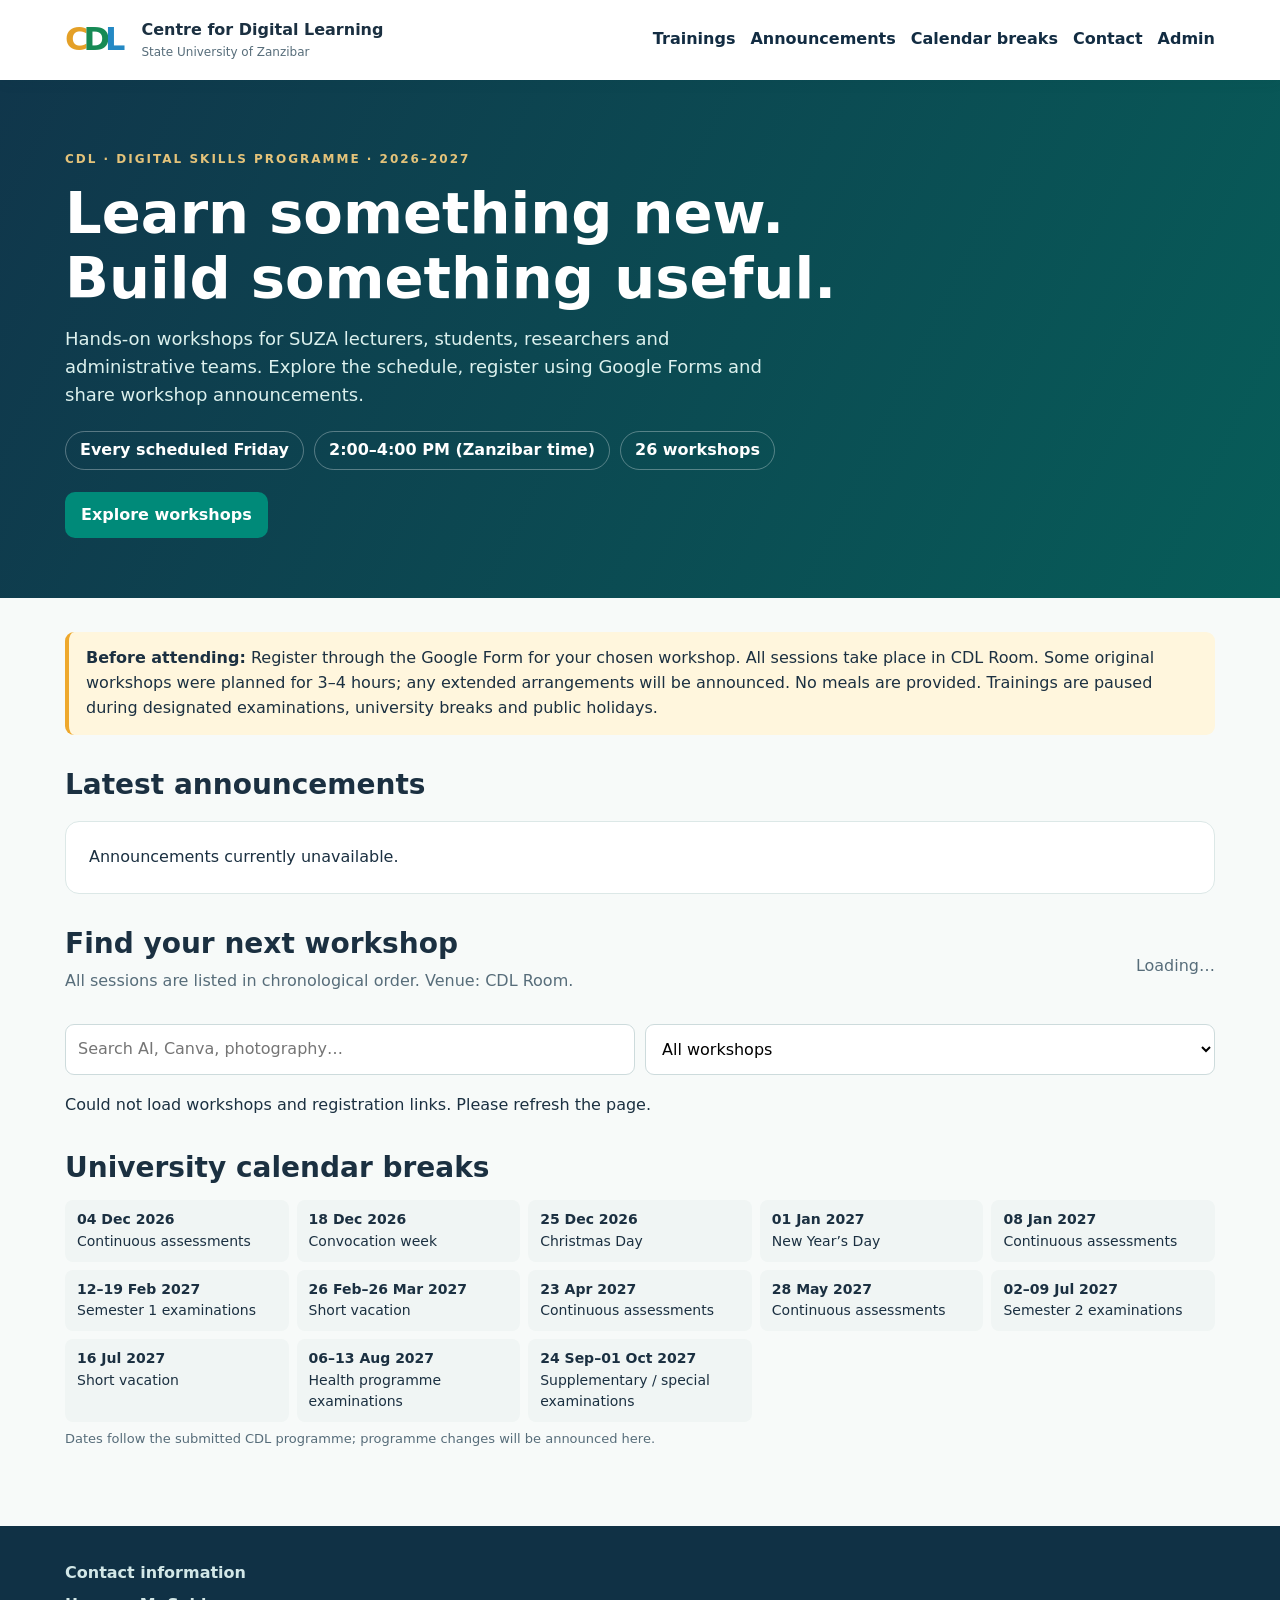
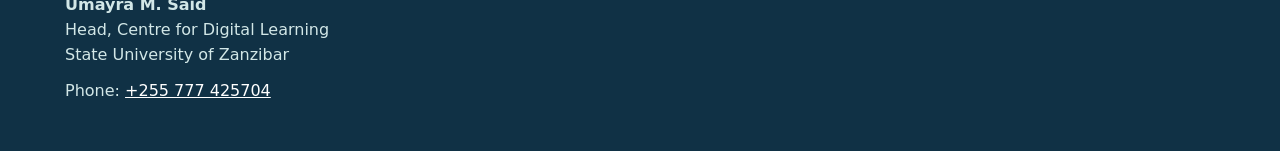
==== static/index.html @ 06630077 "Add individual Google Forms registration links and QR-coded downloadable posters" ====
<!doctype html>
<html lang="en"><head><meta charset="utf-8"><meta name="viewport" content="width=device-width,initial-scale=1">
<meta name="description" content="CDL Friday Digital Skills Series at the State University of Zanzibar. Explore practical digital skills workshops and announcements.">
<title>CDL Friday Digital Skills | State University of Zanzibar</title>
<style>
:root{--navy:#122c42;--teal:#008a79;--gold:#eea82d;--pale:#edf7f3;--ink:#1b3041;--muted:#576d7a;--line:#dce8e7}*{box-sizing:border-box}body{margin:0;font:16px/1.55 system-ui,-apple-system,Segoe UI,sans-serif;color:var(--ink);background:#f7faf9}button,input,select,textarea{font:inherit}button{cursor:pointer}.wrap{width:min(1150px,92%);margin:auto}header{background:#fff;box-shadow:0 2px 14px #0b3d4410;position:sticky;top:0;z-index:3}.head{display:flex;align-items:center;justify-content:space-between;padding:15px 0;gap:12px}.brand{display:flex;align-items:center;gap:13px;font-weight:800}.brandmark{font-size:2rem;letter-spacing:-5px;padding-right:8px}.brandmark span:nth-child(1){color:#e4a027}.brandmark span:nth-child(2){color:#168a55}.brandmark span:nth-child(3){color:#2489c4}.brand small{display:block;font-size:12px;color:var(--muted);font-weight:500}.links{display:flex;gap:15px;align-items:center;flex-wrap:wrap}.links a{color:var(--navy);text-decoration:none;font-weight:650}.btn{border:0;background:var(--teal);color:#fff;border-radius:10px;padding:11px 16px;font-weight:700}.btn:hover{filter:brightness(.92)}.btn.secondary{background:#e9f4f1;color:#086d60}.btn.outline{border:1px solid #c0d7d2;background:transparent;color:#085d54}.btn:disabled{opacity:.5;cursor:not-allowed}.hero{background:linear-gradient(116deg,#10364b 0%,#075d59 100%);color:white;padding:70px 0 60px}.eyebrow{text-transform:uppercase;letter-spacing:2px;font-weight:800;font-size:12px;color:#e4c37a}.hero h1{font-size:clamp(2rem,5vw,3.6rem);line-height:1.12;max-width:780px;margin:14px 0}.hero p{max-width:700px;color:#dcf1ee;font-size:18px}.pills{display:flex;gap:10px;flex-wrap:wrap;margin:22px 0}.pill{border:1px solid #ffffff4f;border-radius:50px;padding:6px 14px;font-weight:650}.main{padding:34px 0 65px}.sectiontitle{display:flex;justify-content:space-between;gap:16px;align-items:center;flex-wrap:wrap;margin:32px 0 14px}h2{font-size:1.75rem;line-height:1.3;margin:0}p{margin:7px 0 12px}.muted{color:var(--muted)}.notice{background:#fff6dd;border-left:4px solid var(--gold);padding:14px 17px;border-radius:9px}.filters{display:flex;gap:10px;flex-wrap:wrap;margin:18px 0}.filters input,.filters select{padding:12px;border:1px solid #cddbdc;border-radius:9px;background:#fff;min-width:200px;flex:1}.cards{display:grid;grid-template-columns:repeat(auto-fit,minmax(300px,1fr));gap:17px}.card{background:#fff;border:1px solid var(--line);box-shadow:0 5px 24px #1940470b;border-radius:16px;padding:23px;display:flex;flex-direction:column;gap:8px}.card h3{font-size:1.2rem;line-height:1.3;margin:3px 0}.meta{font-size:13px;color:var(--muted)}.tag{display:inline-block;border-radius:50px;background:var(--pale);color:#036a5e;font-size:12px;font-weight:750;padding:4px 10px;align-self:flex-start}.card .actions{display:flex;gap:9px;margin-top:auto;padding-top:13px;flex-wrap:wrap}.card .actions .btn{flex:1;text-decoration:none;text-align:center;min-width:125px}.panel{background:white;border:1px solid var(--line);border-radius:14px;padding:23px;margin-top:18px}.ann{padding:13px 0;border-bottom:1px solid var(--line)}.ann:last-child{border:0}.breaks{display:grid;grid-template-columns:repeat(auto-fit,minmax(220px,1fr));gap:8px}.breaks div{background:#f0f5f4;padding:9px 12px;border-radius:8px;font-size:14px}footer{background:#103145;color:#d2e7e7;padding:35px 0}footer a{color:white}#admin{display:none}#admin.open{display:block}.admin-row{display:flex;gap:8px;flex-wrap:wrap;margin:10px 0}#admin textarea{min-height:85px}.logo-hint{font-size:12px;color:var(--muted)}@media(max-width:700px){.links{font-size:12px}.hero{padding:44px 0}.card{padding:18px}.brand strong{font-size:14px}.head{align-items:flex-start}}@media print{header,.filters,.actions,footer,.no-print{display:none!important}.card{break-inside:avoid}}
</style></head>
<body>
<header><div class="wrap head"><div class="brand"><div class="brandmark" aria-hidden="true"><span>C</span><span>D</span><span>L</span></div><div><strong>Centre for Digital Learning</strong><small>State University of Zanzibar</small></div></div><nav class="links"><a href="#trainings">Trainings</a><a href="#announcements">Announcements</a><a href="#calendar">Calendar breaks</a><a href="#contact">Contact</a><a href="#admin" id="adminlink">Admin</a></nav></div></header>
<section class="hero"><div class="wrap"><div class="eyebrow">CDL · Digital Skills Programme · 2026–2027</div><h1>Learn something new. Build something useful.</h1><p>Hands-on workshops for SUZA lecturers, students, researchers and administrative teams. Explore the schedule, register using Google Forms and share workshop announcements.</p><div class="pills"><span class="pill">Every scheduled Friday</span><span class="pill">2:00–4:00 PM (Zanzibar time)</span><span class="pill">26 workshops</span></div><a class="btn" href="#trainings" style="display:inline-block;text-decoration:none">Explore workshops</a></div></section>
<main class="wrap main"><div class="notice"><strong>Before attending:</strong> Register through the Google Form for your chosen workshop. All sessions take place in CDL Room. Some original workshops were planned for 3–4 hours; any extended arrangements will be announced. No meals are provided. Trainings are paused during designated examinations, university breaks and public holidays.</div>
<section id="announcements"><div class="sectiontitle"><h2>Latest announcements</h2></div><div id="annlist" class="panel" aria-live="polite">Loading announcements…</div></section>
<section id="trainings"><div class="sectiontitle"><div><h2>Find your next workshop</h2><p class="muted">All sessions are listed in chronological order. Venue: CDL Room.</p></div><span id="count" class="muted">Loading…</span></div><div class="filters"><input id="search" type="search" placeholder="Search AI, Canva, photography…" aria-label="Search trainings"><select id="filter" aria-label="Filter workshops"><option value="all">All workshops</option><option value="upcoming">Upcoming</option></select></div><div id="cards" class="cards"></div></section>
<section id="calendar"><div class="sectiontitle"><h2>University calendar breaks</h2></div><div class="breaks" id="breaks"></div><p class="muted" style="font-size:13px">Dates follow the submitted CDL programme; programme changes will be announced here.</p></section>
<section id="admin" class="panel"><div class="sectiontitle"><h2>CDL administrator</h2></div><p class="muted">Authorized CDL staff only. Do not share your admin key.</p><label class="field">Administrator key<input id="adminkey" type="password" autocomplete="off" placeholder="Private key configured in Render"></label><h3>Publish announcement</h3><label class="field">Title<input id="atitle" maxlength="140"></label><label class="field">Message<textarea id="abody" maxlength="1000"></textarea></label><button class="btn" id="postann">Publish</button><hr><h3>Update a workshop</h3><label class="field">Workshop<select id="editid"></select></label><div class="admin-row"><label>Status<select id="editstatus"><option value="open">Open</option><option value="closed">Closed</option><option value="cancelled">Cancelled</option></select></label></div><label class="field">Venue<input id="editvenue"></label><label class="field">Notes<textarea id="editnotes"></textarea></label><button class="btn" id="savetraining">Save workshop</button></section>
</main>
<footer id="contact"><div class="wrap"><strong>Contact information</strong><p><strong>Umayra M. Said</strong><br>Head, Centre for Digital Learning<br>State University of Zanzibar</p><p>Phone: <a href="tel:+255777425704">+255 777 425704</a></p></div></footer>
<script>
let sessions=[];let registrationLinks={};
const $=id=>document.getElementById(id);
const safe=v=>String(v??'').replace(/[&<>"']/g,c=>({'&':'&amp;','<':'&lt;','>':'&gt;','"':'&quot;',"'":'&#39;'}[c]));
const pretty=d=>new Date(d+'T12:00:00').toLocaleDateString('en-GB',{day:'numeric',month:'short',year:'numeric'});
const future=d=>d>=new Date().toLocaleDateString('en-CA',{timeZone:'Africa/Dar_es_Salaam'});
function showMessage(el,msg,error=false){el.innerHTML='<div class="msg'+(error?' error':'')+'">'+safe(msg)+'</div>'}
async function api(url,opts){const r=await fetch(url,opts);let d=await r.json().catch(()=>({error:'Unexpected server response'}));if(!r.ok)throw Error(d.error||'Request failed');return d}
function card(t){let status=t.status==='cancelled'?'Cancelled':!future(t.date)?'Past training':t.status==='closed'?'Postponed / closed':'Scheduled';let form=registrationLinks[t.id];let register=form?'<a class="btn" target="_blank" rel="noopener noreferrer" href="'+safe(form)+'">Register with Google Forms</a>':'';return '<article class="card"><span class="tag">'+status+'</span><div class="meta">'+pretty(t.date)+' · Friday · 2:00–4:00 PM</div><h3>'+safe(t.topic)+'</h3><div><strong>Target participants:</strong> '+safe(t.audience)+'</div><div><strong>Practical output:</strong> '+safe(t.output)+'</div><div><strong>Facilitator:</strong> '+safe(t.facilitator)+'</div><div><strong>Venue:</strong> '+safe(t.venue||'CDL Room')+'</div><div class="actions">'+register+'<button class="btn outline" data-poster="'+t.id+'">Download poster with QR</button><a class="btn secondary" href="/api/qr/'+t.id+'.png" download="cdl-training-qr-'+t.id+'.png">Download QR</a></div></article>'}
function draw(){let q=$('search').value.toLowerCase();let f=$('filter').value;let list=sessions.filter(t=>(t.topic+' '+t.audience+' '+t.facilitator).toLowerCase().includes(q)&&(f==='all'||f==='upcoming'&&future(t.date)));$('cards').innerHTML=list.map(card).join('')||'<p>No workshops match your search.</p>';$('count').textContent=list.length+' workshops'}
async function refresh(){try{const [trainingData,forms]=await Promise.all([api('/api/trainings'),api('/api/forms')]);sessions=trainingData;registrationLinks=forms;draw();$('editid').innerHTML=sessions.map(t=>'<option value="'+t.id+'">'+safe(t.date)+' · '+safe(t.topic)+'</option>').join('')}catch(e){$('cards').textContent='Could not load workshops and registration links. Please refresh the page.'}}
async function announcements(){try{let data=await api('/api/announcements');$('annlist').innerHTML=data.length?data.map(x=>'<div class="ann"><strong>'+safe(x.title)+'</strong><div class="meta">'+pretty(x.date)+'</div><p>'+safe(x.body)+'</p></div>').join(''):'No announcements at this time.'}catch(e){$('annlist').textContent='Announcements currently unavailable.'}}
$('cards').addEventListener('click',event=>{const button=event.target.closest('[data-poster]');if(!button||!$('cards').contains(button))return;poster(Number(button.dataset.poster));});
async function poster(id){
 const t=sessions.find(x=>x.id===id);if(!t||!registrationLinks[id]){alert('Registration link is not ready for this workshop.');return}
 const c=document.createElement('canvas');c.width=c.height=1080;const x=c.getContext('2d');
 x.fillStyle='#11394a';x.fillRect(0,0,1080,1080);x.fillStyle='#036d60';x.fillRect(0,0,1080,18);
 x.fillStyle='#f7b64d';x.fillRect(70,145,135,8);
 x.fillStyle='#eff9f6';x.font='bold 35px Arial';x.fillText('CENTRE FOR DIGITAL LEARNING',70,105);
 x.font='24px Arial';x.fillText('STATE UNIVERSITY OF ZANZIBAR',70,134);
 x.fillStyle='#ffd58a';x.font='bold 27px Arial';x.fillText('FRIDAY DIGITAL SKILLS SERIES',70,215);
 x.fillStyle='white';x.font='bold 58px Arial';
 let words=t.topic.split(' '),lines=[],line='';
 for(const w of words){const test=(line?line+' ':'')+w;if(x.measureText(test).width>910){lines.push(line);line=w}else line=test}
 lines.push(line);
 lines.forEach((txt,i)=>x.fillText(txt,70,330+i*73));
 let y=480+Math.max(0,lines.length-2)*65;
 x.font='bold 36px Arial';x.fillStyle='#f7cf7d';x.fillText(pretty(t.date),70,y);
 x.fillStyle='#fff';x.font='30px Arial';x.fillText('2:00–4:00 PM  |  Zanzibar time',70,y+55);
 x.font=t.facilitator.length>48?'22px Arial':t.facilitator.length>28?'25px Arial':'30px Arial';
 x.fillText('Facilitator: '+t.facilitator,70,y+110);
 x.font='28px Arial';x.fillText('Venue: '+(t.venue||'CDL Room'),70,y+160);
 x.fillStyle='#f7cf7d';x.font='bold 36px Arial';x.fillText('REGISTER FOR THIS WORKSHOP',70,930);
 x.fillStyle='#e0f5f0';x.font='23px Arial';x.fillText('Scan the QR code or visit the CDL website',70,976);
 x.font='21px Arial';x.fillText('suza-cdl-training.onrender.com',70,1015);
 try{
  const image=new Image();image.crossOrigin='anonymous';
  await new Promise((resolve,reject)=>{image.onload=resolve;image.onerror=reject;image.src='/api/qr/'+id+'.png'});
  x.fillStyle='white';x.fillRect(777,752,251,251);x.drawImage(image,783,758,239,239);
  x.font='bold 18px Arial';x.fillStyle='#f7cf7d';x.fillText('SCAN TO REGISTER',794,738);
  const a=document.createElement('a');a.download='cdl-training-'+id+'-registration.png';a.href=c.toDataURL('image/png');document.body.appendChild(a);a.click();a.remove();
 }catch(e){alert('The QR code could not be loaded. Please try again, or use the Download QR button.')}
}
const breaks=[['04 Dec 2026','Continuous assessments'],['18 Dec 2026','Convocation week'],['25 Dec 2026','Christmas Day'],['01 Jan 2027','New Year’s Day'],['08 Jan 2027','Continuous assessments'],['12–19 Feb 2027','Semester 1 examinations'],['26 Feb–26 Mar 2027','Short vacation'],['23 Apr 2027','Continuous assessments'],['28 May 2027','Continuous assessments'],['02–09 Jul 2027','Semester 2 examinations'],['16 Jul 2027','Short vacation'],['06–13 Aug 2027','Health programme examinations'],['24 Sep–01 Oct 2027','Supplementary / special examinations']];$('breaks').innerHTML=breaks.map(x=>'<div><b>'+safe(x[0])+'</b><br>'+safe(x[1])+'</div>').join('');
$('adminlink').onclick=e=>{$('admin').classList.toggle('open')};function adminHead(){return {'X-Admin-Key':$('adminkey').value}}
$('postann').onclick=async()=>{try{await api('/api/admin/announcements',{method:'POST',headers:{...adminHead(),'Content-Type':'application/json'},body:JSON.stringify({title:$('atitle').value,body:$('abody').value})});showMessage($('adminmsg'),'Announcement published');await announcements()}catch(e){showMessage($('adminmsg'),e.message,true)}};
$('editid').onchange=()=>{let t=sessions.find(x=>x.id===Number($('editid').value));if(t){$('editstatus').value=t.status;$('editvenue').value=t.venue;$('editnotes').value=t.notes}};$('savetraining').onclick=async()=>{try{await api('/api/admin/trainings/'+$('editid').value,{method:'PATCH',headers:{...adminHead(),'Content-Type':'application/json'},body:JSON.stringify({status:$('editstatus').value,venue:$('editvenue').value,notes:$('editnotes').value})});showMessage($('adminmsg'),'Workshop saved');await refresh()}catch(e){showMessage($('adminmsg'),e.message,true)}};
refresh().then(()=>$('editid').onchange());announcements();
</script></body></html>
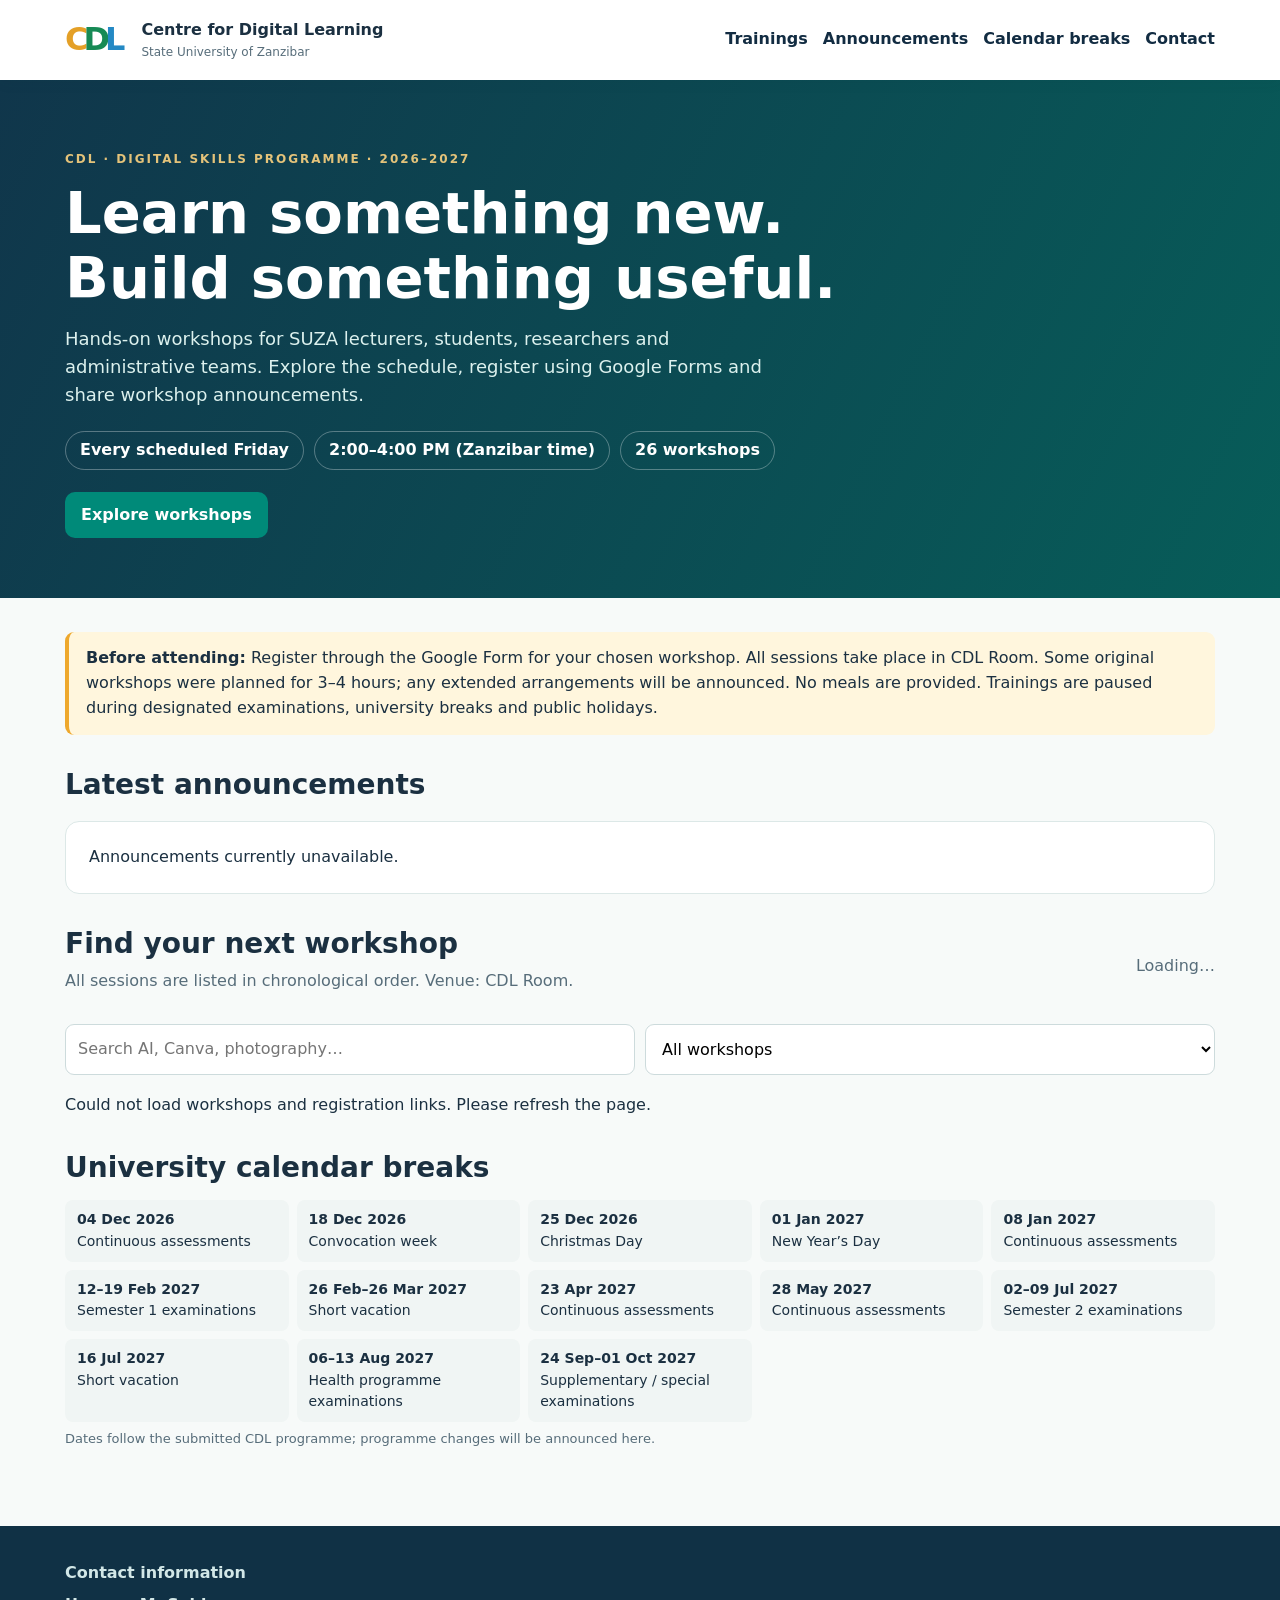
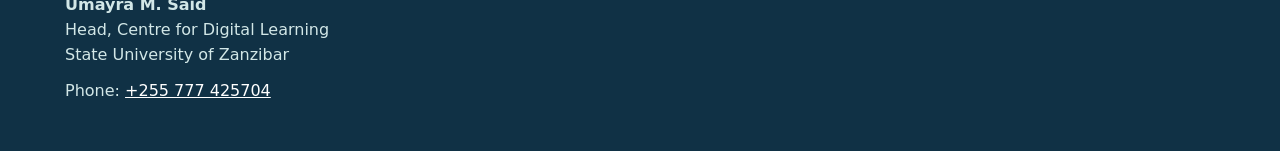
==== commit 1f9fd56e: "Improve mobile navigation and completed training states" ====
--- a/static/index.html
+++ b/static/index.html
@@ -3,16 +3,16 @@
 <meta name="description" content="CDL Friday Digital Skills Series at the State University of Zanzibar. Explore practical digital skills workshops and announcements.">
 <title>CDL Friday Digital Skills | State University of Zanzibar</title>
 <style>
-:root{--navy:#122c42;--teal:#008a79;--gold:#eea82d;--pale:#edf7f3;--ink:#1b3041;--muted:#576d7a;--line:#dce8e7}*{box-sizing:border-box}body{margin:0;font:16px/1.55 system-ui,-apple-system,Segoe UI,sans-serif;color:var(--ink);background:#f7faf9}button,input,select,textarea{font:inherit}button{cursor:pointer}.wrap{width:min(1150px,92%);margin:auto}header{background:#fff;box-shadow:0 2px 14px #0b3d4410;position:sticky;top:0;z-index:3}.head{display:flex;align-items:center;justify-content:space-between;padding:15px 0;gap:12px}.brand{display:flex;align-items:center;gap:13px;font-weight:800}.brandmark{font-size:2rem;letter-spacing:-5px;padding-right:8px}.brandmark span:nth-child(1){color:#e4a027}.brandmark span:nth-child(2){color:#168a55}.brandmark span:nth-child(3){color:#2489c4}.brand small{display:block;font-size:12px;color:var(--muted);font-weight:500}.links{display:flex;gap:15px;align-items:center;flex-wrap:wrap}.links a{color:var(--navy);text-decoration:none;font-weight:650}.btn{border:0;background:var(--teal);color:#fff;border-radius:10px;padding:11px 16px;font-weight:700}.btn:hover{filter:brightness(.92)}.btn.secondary{background:#e9f4f1;color:#086d60}.btn.outline{border:1px solid #c0d7d2;background:transparent;color:#085d54}.btn:disabled{opacity:.5;cursor:not-allowed}.hero{background:linear-gradient(116deg,#10364b 0%,#075d59 100%);color:white;padding:70px 0 60px}.eyebrow{text-transform:uppercase;letter-spacing:2px;font-weight:800;font-size:12px;color:#e4c37a}.hero h1{font-size:clamp(2rem,5vw,3.6rem);line-height:1.12;max-width:780px;margin:14px 0}.hero p{max-width:700px;color:#dcf1ee;font-size:18px}.pills{display:flex;gap:10px;flex-wrap:wrap;margin:22px 0}.pill{border:1px solid #ffffff4f;border-radius:50px;padding:6px 14px;font-weight:650}.main{padding:34px 0 65px}.sectiontitle{display:flex;justify-content:space-between;gap:16px;align-items:center;flex-wrap:wrap;margin:32px 0 14px}h2{font-size:1.75rem;line-height:1.3;margin:0}p{margin:7px 0 12px}.muted{color:var(--muted)}.notice{background:#fff6dd;border-left:4px solid var(--gold);padding:14px 17px;border-radius:9px}.filters{display:flex;gap:10px;flex-wrap:wrap;margin:18px 0}.filters input,.filters select{padding:12px;border:1px solid #cddbdc;border-radius:9px;background:#fff;min-width:200px;flex:1}.cards{display:grid;grid-template-columns:repeat(auto-fit,minmax(300px,1fr));gap:17px}.card{background:#fff;border:1px solid var(--line);box-shadow:0 5px 24px #1940470b;border-radius:16px;padding:23px;display:flex;flex-direction:column;gap:8px}.card h3{font-size:1.2rem;line-height:1.3;margin:3px 0}.meta{font-size:13px;color:var(--muted)}.tag{display:inline-block;border-radius:50px;background:var(--pale);color:#036a5e;font-size:12px;font-weight:750;padding:4px 10px;align-self:flex-start}.card .actions{display:flex;gap:9px;margin-top:auto;padding-top:13px;flex-wrap:wrap}.card .actions .btn{flex:1;text-decoration:none;text-align:center;min-width:125px}.panel{background:white;border:1px solid var(--line);border-radius:14px;padding:23px;margin-top:18px}.ann{padding:13px 0;border-bottom:1px solid var(--line)}.ann:last-child{border:0}.breaks{display:grid;grid-template-columns:repeat(auto-fit,minmax(220px,1fr));gap:8px}.breaks div{background:#f0f5f4;padding:9px 12px;border-radius:8px;font-size:14px}footer{background:#103145;color:#d2e7e7;padding:35px 0}footer a{color:white}#admin{display:none}#admin.open{display:block}.admin-row{display:flex;gap:8px;flex-wrap:wrap;margin:10px 0}#admin textarea{min-height:85px}.logo-hint{font-size:12px;color:var(--muted)}@media(max-width:700px){.links{font-size:12px}.hero{padding:44px 0}.card{padding:18px}.brand strong{font-size:14px}.head{align-items:flex-start}}@media print{header,.filters,.actions,footer,.no-print{display:none!important}.card{break-inside:avoid}}
+:root{--navy:#122c42;--teal:#008a79;--gold:#eea82d;--pale:#edf7f3;--ink:#1b3041;--muted:#576d7a;--line:#dce8e7}*{box-sizing:border-box}body{margin:0;font:16px/1.55 system-ui,-apple-system,Segoe UI,sans-serif;color:var(--ink);background:#f7faf9}button,input,select,textarea{font:inherit}button{cursor:pointer}.wrap{width:min(1150px,92%);margin:auto}header{background:#fff;box-shadow:0 2px 14px #0b3d4410;position:sticky;top:0;z-index:3}.head{display:flex;align-items:center;justify-content:space-between;padding:15px 0;gap:12px}.brand{display:flex;align-items:center;gap:13px;font-weight:800}.brandmark{font-size:2rem;letter-spacing:-5px;padding-right:8px}.brandmark span:nth-child(1){color:#e4a027}.brandmark span:nth-child(2){color:#168a55}.brandmark span:nth-child(3){color:#2489c4}.brand small{display:block;font-size:12px;color:var(--muted);font-weight:500}.links{display:flex;gap:15px;align-items:center;flex-wrap:wrap}.links a{color:var(--navy);text-decoration:none;font-weight:650}.btn{border:0;background:var(--teal);color:#fff;border-radius:10px;padding:11px 16px;font-weight:700}.btn:hover{filter:brightness(.92)}.btn.secondary{background:#e9f4f1;color:#086d60}.btn.outline{border:1px solid #c0d7d2;background:transparent;color:#085d54}.btn:disabled{opacity:.5;cursor:not-allowed}.hero{background:linear-gradient(116deg,#10364b 0%,#075d59 100%);color:white;padding:70px 0 60px}.eyebrow{text-transform:uppercase;letter-spacing:2px;font-weight:800;font-size:12px;color:#e4c37a}.hero h1{font-size:clamp(2rem,5vw,3.6rem);line-height:1.12;max-width:780px;margin:14px 0}.hero p{max-width:700px;color:#dcf1ee;font-size:18px}.pills{display:flex;gap:10px;flex-wrap:wrap;margin:22px 0}.pill{border:1px solid #ffffff4f;border-radius:50px;padding:6px 14px;font-weight:650}.main{padding:34px 0 65px}.sectiontitle{display:flex;justify-content:space-between;gap:16px;align-items:center;flex-wrap:wrap;margin:32px 0 14px}h2{font-size:1.75rem;line-height:1.3;margin:0}p{margin:7px 0 12px}.muted{color:var(--muted)}.notice{background:#fff6dd;border-left:4px solid var(--gold);padding:14px 17px;border-radius:9px}.filters{display:flex;gap:10px;flex-wrap:wrap;margin:18px 0}.filters input,.filters select{padding:12px;border:1px solid #cddbdc;border-radius:9px;background:#fff;min-width:200px;flex:1}.cards{display:grid;grid-template-columns:repeat(auto-fit,minmax(300px,1fr));gap:17px}.card{background:#fff;border:1px solid var(--line);box-shadow:0 5px 24px #1940470b;border-radius:16px;padding:23px;display:flex;flex-direction:column;gap:8px}.card h3{font-size:1.2rem;line-height:1.3;margin:3px 0}.meta{font-size:13px;color:var(--muted)}.tag{display:inline-block;border-radius:50px;background:var(--pale);color:#036a5e;font-size:12px;font-weight:750;padding:4px 10px;align-self:flex-start}.card .actions{display:flex;gap:9px;margin-top:auto;padding-top:13px;flex-wrap:wrap}.card .actions .btn{flex:1;text-decoration:none;text-align:center;min-width:125px}.panel{background:white;border:1px solid var(--line);border-radius:14px;padding:23px;margin-top:18px}.ann{padding:13px 0;border-bottom:1px solid var(--line)}.ann:last-child{border:0}.breaks{display:grid;grid-template-columns:repeat(auto-fit,minmax(220px,1fr));gap:8px}.breaks div{background:#f0f5f4;padding:9px 12px;border-radius:8px;font-size:14px}footer{background:#103145;color:#d2e7e7;padding:35px 0}footer a{color:white}#admin{display:none}#admin.open{display:block}.admin-row{display:flex;gap:8px;flex-wrap:wrap;margin:10px 0}#admin textarea{min-height:85px}.logo-hint{font-size:12px;color:var(--muted)}.menu-toggle{display:none;background:transparent;border:1px solid var(--line);border-radius:9px;padding:7px 10px;color:var(--navy);font-size:23px;line-height:1}.card.completed{background:#f1f3f4;border-color:#d7dcdf;box-shadow:none;color:#67737a}.card.completed .tag{background:#dce1e4;color:#52616a}.card.completed .meta{color:#75818a}.card.completed .actions .btn:disabled{opacity:.65}.card.completed .actions .outline{background:#fff;color:#445d65;opacity:1}@media(max-width:700px){.head{padding:9px 0;min-height:66px;align-items:center;position:relative;gap:8px}.brand{min-width:0;flex:1;gap:9px}.brandmark{font-size:1.75rem;flex-shrink:0}.brand strong{font-size:12px;line-height:1.2;display:block}.brand small{font-size:10px;line-height:1.2}.menu-toggle{display:block;flex-shrink:0}.links{display:none;position:absolute;top:100%;left:0;right:0;background:white;padding:12px 4%;box-shadow:0 10px 15px #0b3d4420;flex-direction:column;align-items:stretch;gap:0}.links.open{display:flex}.links a{padding:10px 6px;border-bottom:1px solid var(--line)}.hero{padding:36px 0}.card{padding:18px}.filters input,.filters select{min-width:0;width:100%}}@media print{header,.filters,.actions,footer,.no-print{display:none!important}.card{break-inside:avoid}}
 </style></head>
 <body>
-<header><div class="wrap head"><div class="brand"><div class="brandmark" aria-hidden="true"><span>C</span><span>D</span><span>L</span></div><div><strong>Centre for Digital Learning</strong><small>State University of Zanzibar</small></div></div><nav class="links"><a href="#trainings">Trainings</a><a href="#announcements">Announcements</a><a href="#calendar">Calendar breaks</a><a href="#contact">Contact</a><a href="#admin" id="adminlink">Admin</a></nav></div></header>
+<header><div class="wrap head"><div class="brand"><div class="brandmark" aria-hidden="true"><span>C</span><span>D</span><span>L</span></div><div><strong>Centre for Digital Learning</strong><small>State University of Zanzibar</small></div></div><button class="menu-toggle" id="menuToggle" aria-label="Open navigation" aria-controls="publicNav" aria-expanded="false">☰</button><nav class="links" id="publicNav"><a href="#trainings">Trainings</a><a href="#announcements">Announcements</a><a href="#calendar">Calendar breaks</a><a href="#contact">Contact</a></nav></div></header>
 <section class="hero"><div class="wrap"><div class="eyebrow">CDL · Digital Skills Programme · 2026–2027</div><h1>Learn something new. Build something useful.</h1><p>Hands-on workshops for SUZA lecturers, students, researchers and administrative teams. Explore the schedule, register using Google Forms and share workshop announcements.</p><div class="pills"><span class="pill">Every scheduled Friday</span><span class="pill">2:00–4:00 PM (Zanzibar time)</span><span class="pill">26 workshops</span></div><a class="btn" href="#trainings" style="display:inline-block;text-decoration:none">Explore workshops</a></div></section>
 <main class="wrap main"><div class="notice"><strong>Before attending:</strong> Register through the Google Form for your chosen workshop. All sessions take place in CDL Room. Some original workshops were planned for 3–4 hours; any extended arrangements will be announced. No meals are provided. Trainings are paused during designated examinations, university breaks and public holidays.</div>
 <section id="announcements"><div class="sectiontitle"><h2>Latest announcements</h2></div><div id="annlist" class="panel" aria-live="polite">Loading announcements…</div></section>
-<section id="trainings"><div class="sectiontitle"><div><h2>Find your next workshop</h2><p class="muted">All sessions are listed in chronological order. Venue: CDL Room.</p></div><span id="count" class="muted">Loading…</span></div><div class="filters"><input id="search" type="search" placeholder="Search AI, Canva, photography…" aria-label="Search trainings"><select id="filter" aria-label="Filter workshops"><option value="all">All workshops</option><option value="upcoming">Upcoming</option></select></div><div id="cards" class="cards"></div></section>
+<section id="trainings"><div class="sectiontitle"><div><h2>Find your next workshop</h2><p class="muted">All sessions are listed in chronological order. Venue: CDL Room.</p></div><span id="count" class="muted">Loading…</span></div><div class="filters"><input id="search" type="search" placeholder="Search AI, Canva, photography…" aria-label="Search trainings"><select id="filter" aria-label="Filter workshops"><option value="all">All workshops</option><option value="upcoming">Upcoming</option><option value="completed">Completed</option></select></div><div id="cards" class="cards"></div></section>
 <section id="calendar"><div class="sectiontitle"><h2>University calendar breaks</h2></div><div class="breaks" id="breaks"></div><p class="muted" style="font-size:13px">Dates follow the submitted CDL programme; programme changes will be announced here.</p></section>
-<section id="admin" class="panel"><div class="sectiontitle"><h2>CDL administrator</h2></div><p class="muted">Authorized CDL staff only. Do not share your admin key.</p><label class="field">Administrator key<input id="adminkey" type="password" autocomplete="off" placeholder="Private key configured in Render"></label><h3>Publish announcement</h3><label class="field">Title<input id="atitle" maxlength="140"></label><label class="field">Message<textarea id="abody" maxlength="1000"></textarea></label><button class="btn" id="postann">Publish</button><hr><h3>Update a workshop</h3><label class="field">Workshop<select id="editid"></select></label><div class="admin-row"><label>Status<select id="editstatus"><option value="open">Open</option><option value="closed">Closed</option><option value="cancelled">Cancelled</option></select></label></div><label class="field">Venue<input id="editvenue"></label><label class="field">Notes<textarea id="editnotes"></textarea></label><button class="btn" id="savetraining">Save workshop</button></section>
+<section id="admin" class="panel" aria-label="Restricted administration"><div class="sectiontitle"><h2>CDL administrator</h2></div><p class="muted">Authorized CDL staff only. Do not share your admin key.</p><div id="adminmsg" aria-live="polite"></div><label class="field">Administrator key<input id="adminkey" type="password" autocomplete="off" placeholder="Private key configured in Render"></label><h3>Publish announcement</h3><label class="field">Title<input id="atitle" maxlength="140"></label><label class="field">Message<textarea id="abody" maxlength="1000"></textarea></label><button class="btn" id="postann">Publish</button><hr><h3>Update a workshop</h3><label class="field">Workshop<select id="editid"></select></label><div class="admin-row"><label>Status<select id="editstatus"><option value="open">Open</option><option value="closed">Closed</option><option value="cancelled">Cancelled</option></select></label></div><label class="field">Venue<input id="editvenue"></label><label class="field">Notes<textarea id="editnotes"></textarea></label><button class="btn" id="savetraining">Save workshop</button></section>
 </main>
 <footer id="contact"><div class="wrap"><strong>Contact information</strong><p><strong>Umayra M. Said</strong><br>Head, Centre for Digital Learning<br>State University of Zanzibar</p><p>Phone: <a href="tel:+255777425704">+255 777 425704</a></p></div></footer>
 <script>
@@ -20,16 +20,28 @@
 const $=id=>document.getElementById(id);
 const safe=v=>String(v??'').replace(/[&<>"']/g,c=>({'&':'&amp;','<':'&lt;','>':'&gt;','"':'&quot;',"'":'&#39;'}[c]));
 const pretty=d=>new Date(d+'T12:00:00').toLocaleDateString('en-GB',{day:'numeric',month:'short',year:'numeric'});
-const future=d=>d>=new Date().toLocaleDateString('en-CA',{timeZone:'Africa/Dar_es_Salaam'});
+const todayZanzibar=()=>new Intl.DateTimeFormat('en-CA',{timeZone:'Africa/Dar_es_Salaam',year:'numeric',month:'2-digit',day:'2-digit'}).format(new Date());
+const future=d=>d>=todayZanzibar();
+const completed=t=>!future(t.date)||t.status==='completed';
 function showMessage(el,msg,error=false){el.innerHTML='<div class="msg'+(error?' error':'')+'">'+safe(msg)+'</div>'}
 async function api(url,opts){const r=await fetch(url,opts);let d=await r.json().catch(()=>({error:'Unexpected server response'}));if(!r.ok)throw Error(d.error||'Request failed');return d}
-function card(t){let status=t.status==='cancelled'?'Cancelled':!future(t.date)?'Past training':t.status==='closed'?'Postponed / closed':'Scheduled';let form=registrationLinks[t.id];let register=form?'<a class="btn" target="_blank" rel="noopener noreferrer" href="'+safe(form)+'">Register with Google Forms</a>':'';return '<article class="card"><span class="tag">'+status+'</span><div class="meta">'+pretty(t.date)+' · Friday · 2:00–4:00 PM</div><h3>'+safe(t.topic)+'</h3><div><strong>Target participants:</strong> '+safe(t.audience)+'</div><div><strong>Practical output:</strong> '+safe(t.output)+'</div><div><strong>Facilitator:</strong> '+safe(t.facilitator)+'</div><div><strong>Venue:</strong> '+safe(t.venue||'CDL Room')+'</div><div class="actions">'+register+'<button class="btn outline" data-poster="'+t.id+'">Download poster with QR</button><a class="btn secondary" href="/api/qr/'+t.id+'.png" download="cdl-training-qr-'+t.id+'.png">Download QR</a></div></article>'}
-function draw(){let q=$('search').value.toLowerCase();let f=$('filter').value;let list=sessions.filter(t=>(t.topic+' '+t.audience+' '+t.facilitator).toLowerCase().includes(q)&&(f==='all'||f==='upcoming'&&future(t.date)));$('cards').innerHTML=list.map(card).join('')||'<p>No workshops match your search.</p>';$('count').textContent=list.length+' workshops'}
+function card(t){
+ const done=completed(t),cancelled=t.status==='cancelled',closed=t.status==='closed';
+ const status=done?'Completed':cancelled?'Cancelled':closed?'Registration closed':'Upcoming';
+ const form=registrationLinks[t.id];
+ const register=done?'<button class="btn" disabled>Registration closed</button>':cancelled||closed?'<button class="btn" disabled>Registration closed</button>':form?'<a class="btn" target="_blank" rel="noopener noreferrer" href="'+safe(form)+'">Register with Google Forms</a>':'<button class="btn" disabled>Registration unavailable</button>';
+ return '<article class="card'+(done?' completed':'')+'"><span class="tag">'+status+'</span><div class="meta">'+pretty(t.date)+' · Friday · 2:00–4:00 PM</div><h3>'+safe(t.topic)+'</h3><div><strong>Target participants:</strong> '+safe(t.audience)+'</div><div><strong>Practical output:</strong> '+safe(t.output)+'</div><div><strong>Facilitator:</strong> '+safe(t.facilitator)+'</div><div><strong>Venue:</strong> '+safe(t.venue||'CDL Room')+'</div><div class="actions">'+register+'<button class="btn outline" data-poster="'+t.id+'">Download Poster</button></div></article>';
+}
+function draw(){let q=$('search').value.toLowerCase();let f=$('filter').value;let list=sessions.filter(t=>(t.topic+' '+t.audience+' '+t.facilitator).toLowerCase().includes(q)&&(f==='all'||f==='upcoming'&&!completed(t)||f==='completed'&&completed(t)));$('cards').innerHTML=list.map(card).join('')||'<p>No workshops match your search.</p>';$('count').textContent=list.length+' workshops'}
+$('search').addEventListener('input',draw);$('filter').addEventListener('change',draw);
+$('menuToggle').addEventListener('click',()=>{const open=$('publicNav').classList.toggle('open');$('menuToggle').setAttribute('aria-expanded',String(open));$('menuToggle').setAttribute('aria-label',open?'Close navigation':'Open navigation')});
+$('publicNav').addEventListener('click',e=>{if(e.target.closest('a')){$('publicNav').classList.remove('open');$('menuToggle').setAttribute('aria-expanded','false')}});
+
 async function refresh(){try{const [trainingData,forms]=await Promise.all([api('/api/trainings'),api('/api/forms')]);sessions=trainingData;registrationLinks=forms;draw();$('editid').innerHTML=sessions.map(t=>'<option value="'+t.id+'">'+safe(t.date)+' · '+safe(t.topic)+'</option>').join('')}catch(e){$('cards').textContent='Could not load workshops and registration links. Please refresh the page.'}}
 async function announcements(){try{let data=await api('/api/announcements');$('annlist').innerHTML=data.length?data.map(x=>'<div class="ann"><strong>'+safe(x.title)+'</strong><div class="meta">'+pretty(x.date)+'</div><p>'+safe(x.body)+'</p></div>').join(''):'No announcements at this time.'}catch(e){$('annlist').textContent='Announcements currently unavailable.'}}
 $('cards').addEventListener('click',event=>{const button=event.target.closest('[data-poster]');if(!button||!$('cards').contains(button))return;poster(Number(button.dataset.poster));});
 async function poster(id){
- const t=sessions.find(x=>x.id===id);if(!t||!registrationLinks[id]){alert('Registration link is not ready for this workshop.');return}
+ const t=sessions.find(x=>x.id===id);if(!t)return;
  const c=document.createElement('canvas');c.width=c.height=1080;const x=c.getContext('2d');
  x.fillStyle='#11394a';x.fillRect(0,0,1080,1080);x.fillStyle='#036d60';x.fillRect(0,0,1080,18);
  x.fillStyle='#f7b64d';x.fillRect(70,145,135,8);
@@ -38,8 +50,8 @@
  x.fillStyle='#ffd58a';x.font='bold 27px Arial';x.fillText('FRIDAY DIGITAL SKILLS SERIES',70,215);
  x.fillStyle='white';x.font='bold 58px Arial';
  let words=t.topic.split(' '),lines=[],line='';
- for(const w of words){const test=(line?line+' ':'')+w;if(x.measureText(test).width>910){lines.push(line);line=w}else line=test}
- lines.push(line);
+ for(const w of words){const test=(line?line+' ':'')+w;if(x.measureText(test).width>910){if(line)lines.push(line);line=w}else line=test}
+ if(line)lines.push(line);
  lines.forEach((txt,i)=>x.fillText(txt,70,330+i*73));
  let y=480+Math.max(0,lines.length-2)*65;
  x.font='bold 36px Arial';x.fillStyle='#f7cf7d';x.fillText(pretty(t.date),70,y);
@@ -47,19 +59,25 @@
  x.font=t.facilitator.length>48?'22px Arial':t.facilitator.length>28?'25px Arial':'30px Arial';
  x.fillText('Facilitator: '+t.facilitator,70,y+110);
  x.font='28px Arial';x.fillText('Venue: '+(t.venue||'CDL Room'),70,y+160);
- x.fillStyle='#f7cf7d';x.font='bold 36px Arial';x.fillText('REGISTER FOR THIS WORKSHOP',70,930);
- x.fillStyle='#e0f5f0';x.font='23px Arial';x.fillText('Scan the QR code or visit the CDL website',70,976);
- x.font='21px Arial';x.fillText('suza-cdl-training.onrender.com',70,1015);
+ x.fillStyle='#f7cf7d';x.font='bold 34px Arial';x.fillText('LEARN · PRACTISE · CREATE',70,925);
+ x.fillStyle='#e0f5f0';x.font='25px Arial';x.fillText('Scan the QR code to register',70,976);
+ x.font='23px Arial';x.fillText('suza-cdl-training.onrender.com',70,1015);
  try{
-  const image=new Image();image.crossOrigin='anonymous';
-  await new Promise((resolve,reject)=>{image.onload=resolve;image.onerror=reject;image.src='/api/qr/'+id+'.png'});
-  x.fillStyle='white';x.fillRect(777,752,251,251);x.drawImage(image,783,758,239,239);
-  x.font='bold 18px Arial';x.fillStyle='#f7cf7d';x.fillText('SCAN TO REGISTER',794,738);
-  const a=document.createElement('a');a.download='cdl-training-'+id+'-registration.png';a.href=c.toDataURL('image/png');document.body.appendChild(a);a.click();a.remove();
- }catch(e){alert('The QR code could not be loaded. Please try again, or use the Download QR button.')}
+   const loadImage=src=>new Promise((resolve,reject)=>{const img=new Image();img.onload=()=>resolve(img);img.onerror=()=>reject(new Error('Failed to load image: '+src));img.src=src;});
+   const [qrImage,suzaLogo]=await Promise.all([loadImage('/api/qr/'+id+'.png'),loadImage('/suza-logo.png')]);
+   x.fillStyle='#fff';x.fillRect(775,752,255,255);x.drawImage(qrImage,783,760,239,239);
+   x.fillStyle='#f7cf7d';x.font='bold 18px Arial';x.fillText('SCAN TO REGISTER',790,739);
+   // Preserve the institutional emblem as supplied by the SUZA-hosted image.
+   x.fillStyle='#fff';x.fillRect(790,23,235,235);
+   const scale=Math.min(223/suzaLogo.width,223/suzaLogo.height);
+   const width=suzaLogo.width*scale,height=suzaLogo.height*scale;
+   x.drawImage(suzaLogo,790+(235-width)/2,23+(235-height)/2,width,height);
+   const a=document.createElement('a');a.download='cdl-training-'+id+'-poster.png';a.href=c.toDataURL('image/png');document.body.appendChild(a);a.click();a.remove();
+ }catch(e){alert('Poster download failed because an image could not be loaded. Refresh the page and try again.')}
 }
 const breaks=[['04 Dec 2026','Continuous assessments'],['18 Dec 2026','Convocation week'],['25 Dec 2026','Christmas Day'],['01 Jan 2027','New Year’s Day'],['08 Jan 2027','Continuous assessments'],['12–19 Feb 2027','Semester 1 examinations'],['26 Feb–26 Mar 2027','Short vacation'],['23 Apr 2027','Continuous assessments'],['28 May 2027','Continuous assessments'],['02–09 Jul 2027','Semester 2 examinations'],['16 Jul 2027','Short vacation'],['06–13 Aug 2027','Health programme examinations'],['24 Sep–01 Oct 2027','Supplementary / special examinations']];$('breaks').innerHTML=breaks.map(x=>'<div><b>'+safe(x[0])+'</b><br>'+safe(x[1])+'</div>').join('');
-$('adminlink').onclick=e=>{$('admin').classList.toggle('open')};function adminHead(){return {'X-Admin-Key':$('adminkey').value}}
+// Administration remains available only through a deliberately entered #admin URL, never public navigation.
+if(location.hash==='#admin')$('admin').classList.add('open');function adminHead(){return {'X-Admin-Key':$('adminkey').value}}
 $('postann').onclick=async()=>{try{await api('/api/admin/announcements',{method:'POST',headers:{...adminHead(),'Content-Type':'application/json'},body:JSON.stringify({title:$('atitle').value,body:$('abody').value})});showMessage($('adminmsg'),'Announcement published');await announcements()}catch(e){showMessage($('adminmsg'),e.message,true)}};
 $('editid').onchange=()=>{let t=sessions.find(x=>x.id===Number($('editid').value));if(t){$('editstatus').value=t.status;$('editvenue').value=t.venue;$('editnotes').value=t.notes}};$('savetraining').onclick=async()=>{try{await api('/api/admin/trainings/'+$('editid').value,{method:'PATCH',headers:{...adminHead(),'Content-Type':'application/json'},body:JSON.stringify({status:$('editstatus').value,venue:$('editvenue').value,notes:$('editnotes').value})});showMessage($('adminmsg'),'Workshop saved');await refresh()}catch(e){showMessage($('adminmsg'),e.message,true)}};
 refresh().then(()=>$('editid').onchange());announcements();
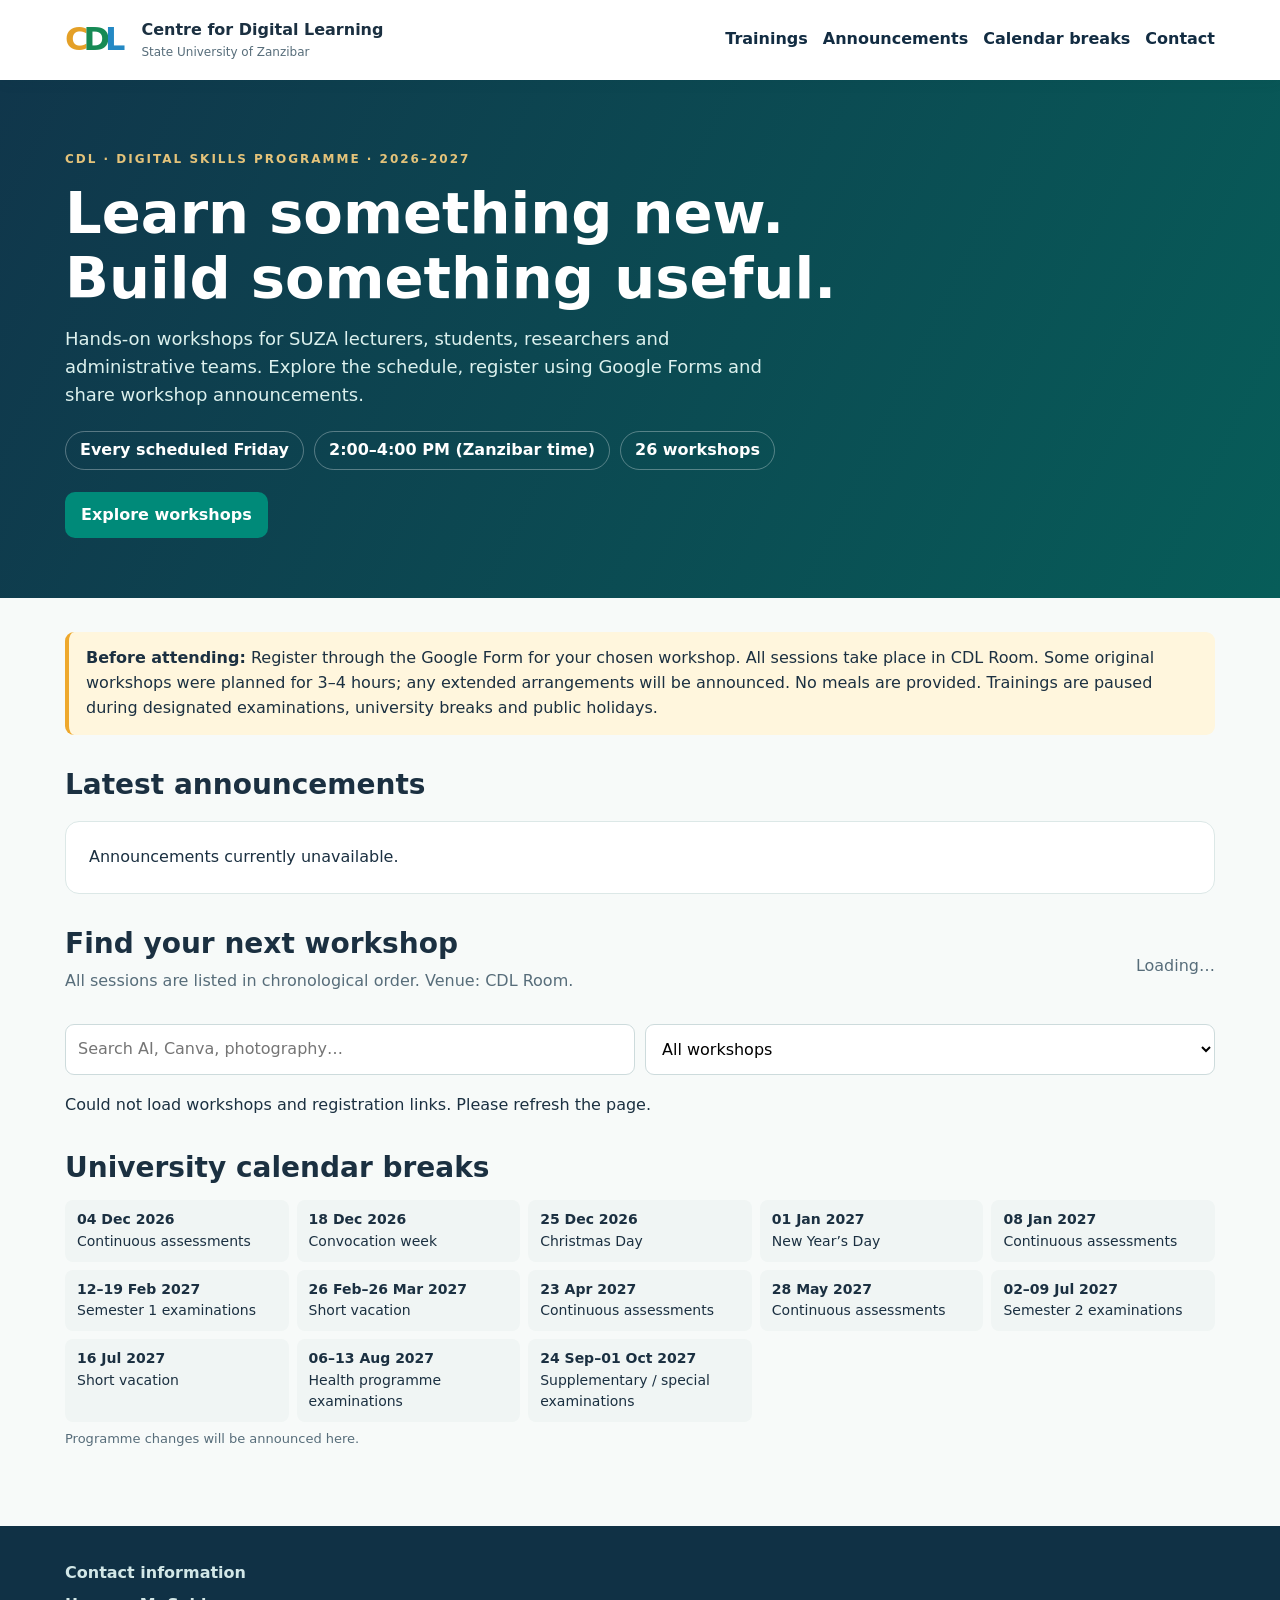
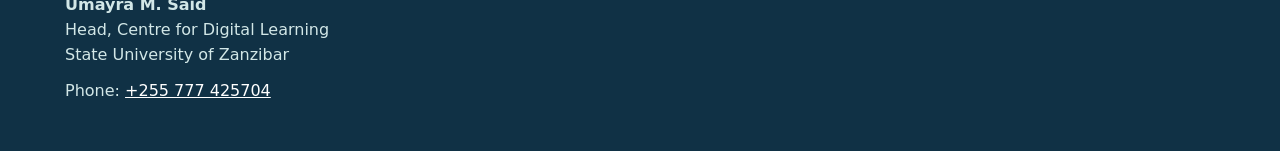
==== commit c3bffdda: "Simplify programme changes notice" ====
--- a/static/index.html
+++ b/static/index.html
@@ -11,7 +11,7 @@
 <main class="wrap main"><div class="notice"><strong>Before attending:</strong> Register through the Google Form for your chosen workshop. All sessions take place in CDL Room. Some original workshops were planned for 3–4 hours; any extended arrangements will be announced. No meals are provided. Trainings are paused during designated examinations, university breaks and public holidays.</div>
 <section id="announcements"><div class="sectiontitle"><h2>Latest announcements</h2></div><div id="annlist" class="panel" aria-live="polite">Loading announcements…</div></section>
 <section id="trainings"><div class="sectiontitle"><div><h2>Find your next workshop</h2><p class="muted">All sessions are listed in chronological order. Venue: CDL Room.</p></div><span id="count" class="muted">Loading…</span></div><div class="filters"><input id="search" type="search" placeholder="Search AI, Canva, photography…" aria-label="Search trainings"><select id="filter" aria-label="Filter workshops"><option value="all">All workshops</option><option value="upcoming">Upcoming</option><option value="completed">Completed</option></select></div><div id="cards" class="cards"></div></section>
-<section id="calendar"><div class="sectiontitle"><h2>University calendar breaks</h2></div><div class="breaks" id="breaks"></div><p class="muted" style="font-size:13px">Dates follow the submitted CDL programme; programme changes will be announced here.</p></section>
+<section id="calendar"><div class="sectiontitle"><h2>University calendar breaks</h2></div><div class="breaks" id="breaks"></div><p class="muted" style="font-size:13px">Programme changes will be announced here.</p></section>
 <section id="admin" class="panel" aria-label="Restricted administration"><div class="sectiontitle"><h2>CDL administrator</h2></div><p class="muted">Authorized CDL staff only. Do not share your admin key.</p><div id="adminmsg" aria-live="polite"></div><label class="field">Administrator key<input id="adminkey" type="password" autocomplete="off" placeholder="Private key configured in Render"></label><h3>Publish announcement</h3><label class="field">Title<input id="atitle" maxlength="140"></label><label class="field">Message<textarea id="abody" maxlength="1000"></textarea></label><button class="btn" id="postann">Publish</button><hr><h3>Update a workshop</h3><label class="field">Workshop<select id="editid"></select></label><div class="admin-row"><label>Status<select id="editstatus"><option value="open">Open</option><option value="closed">Closed</option><option value="cancelled">Cancelled</option></select></label></div><label class="field">Venue<input id="editvenue"></label><label class="field">Notes<textarea id="editnotes"></textarea></label><button class="btn" id="savetraining">Save workshop</button></section>
 </main>
 <footer id="contact"><div class="wrap"><strong>Contact information</strong><p><strong>Umayra M. Said</strong><br>Head, Centre for Digital Learning<br>State University of Zanzibar</p><p>Phone: <a href="tel:+255777425704">+255 777 425704</a></p></div></footer>
